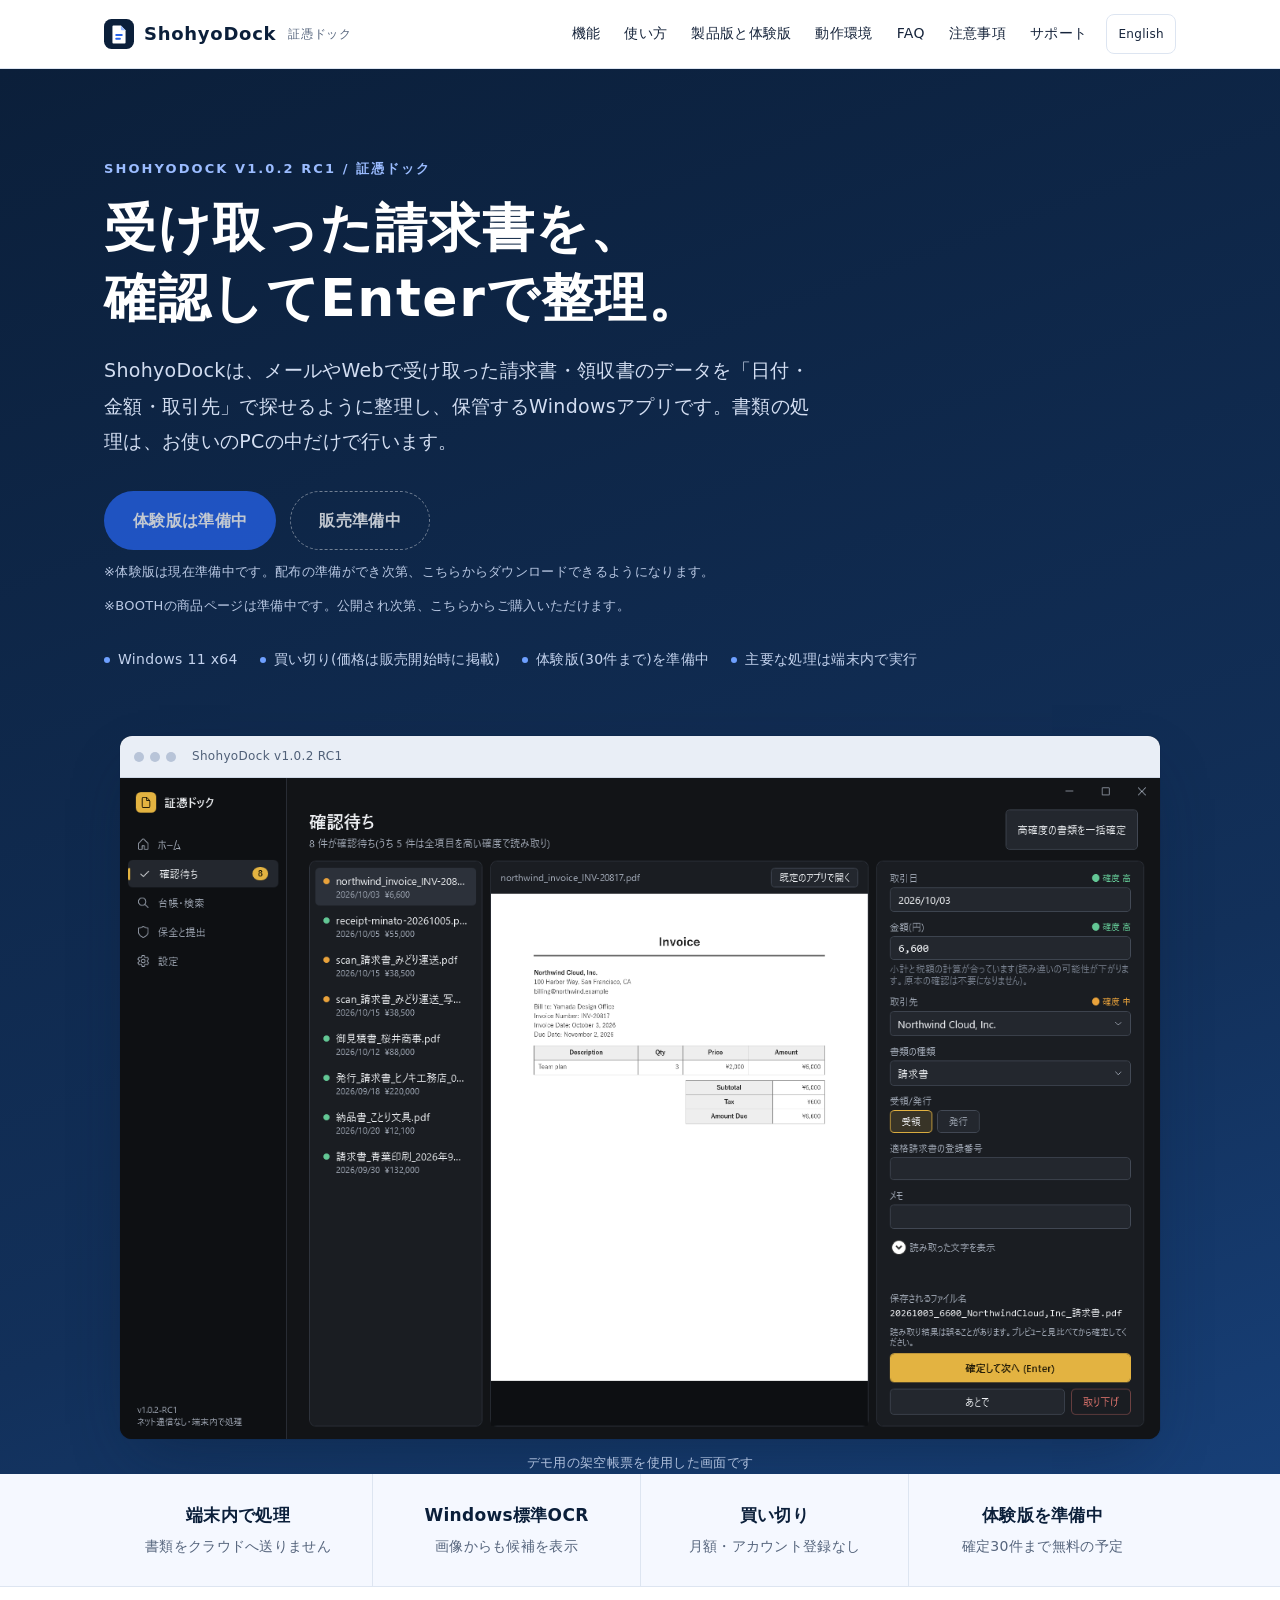
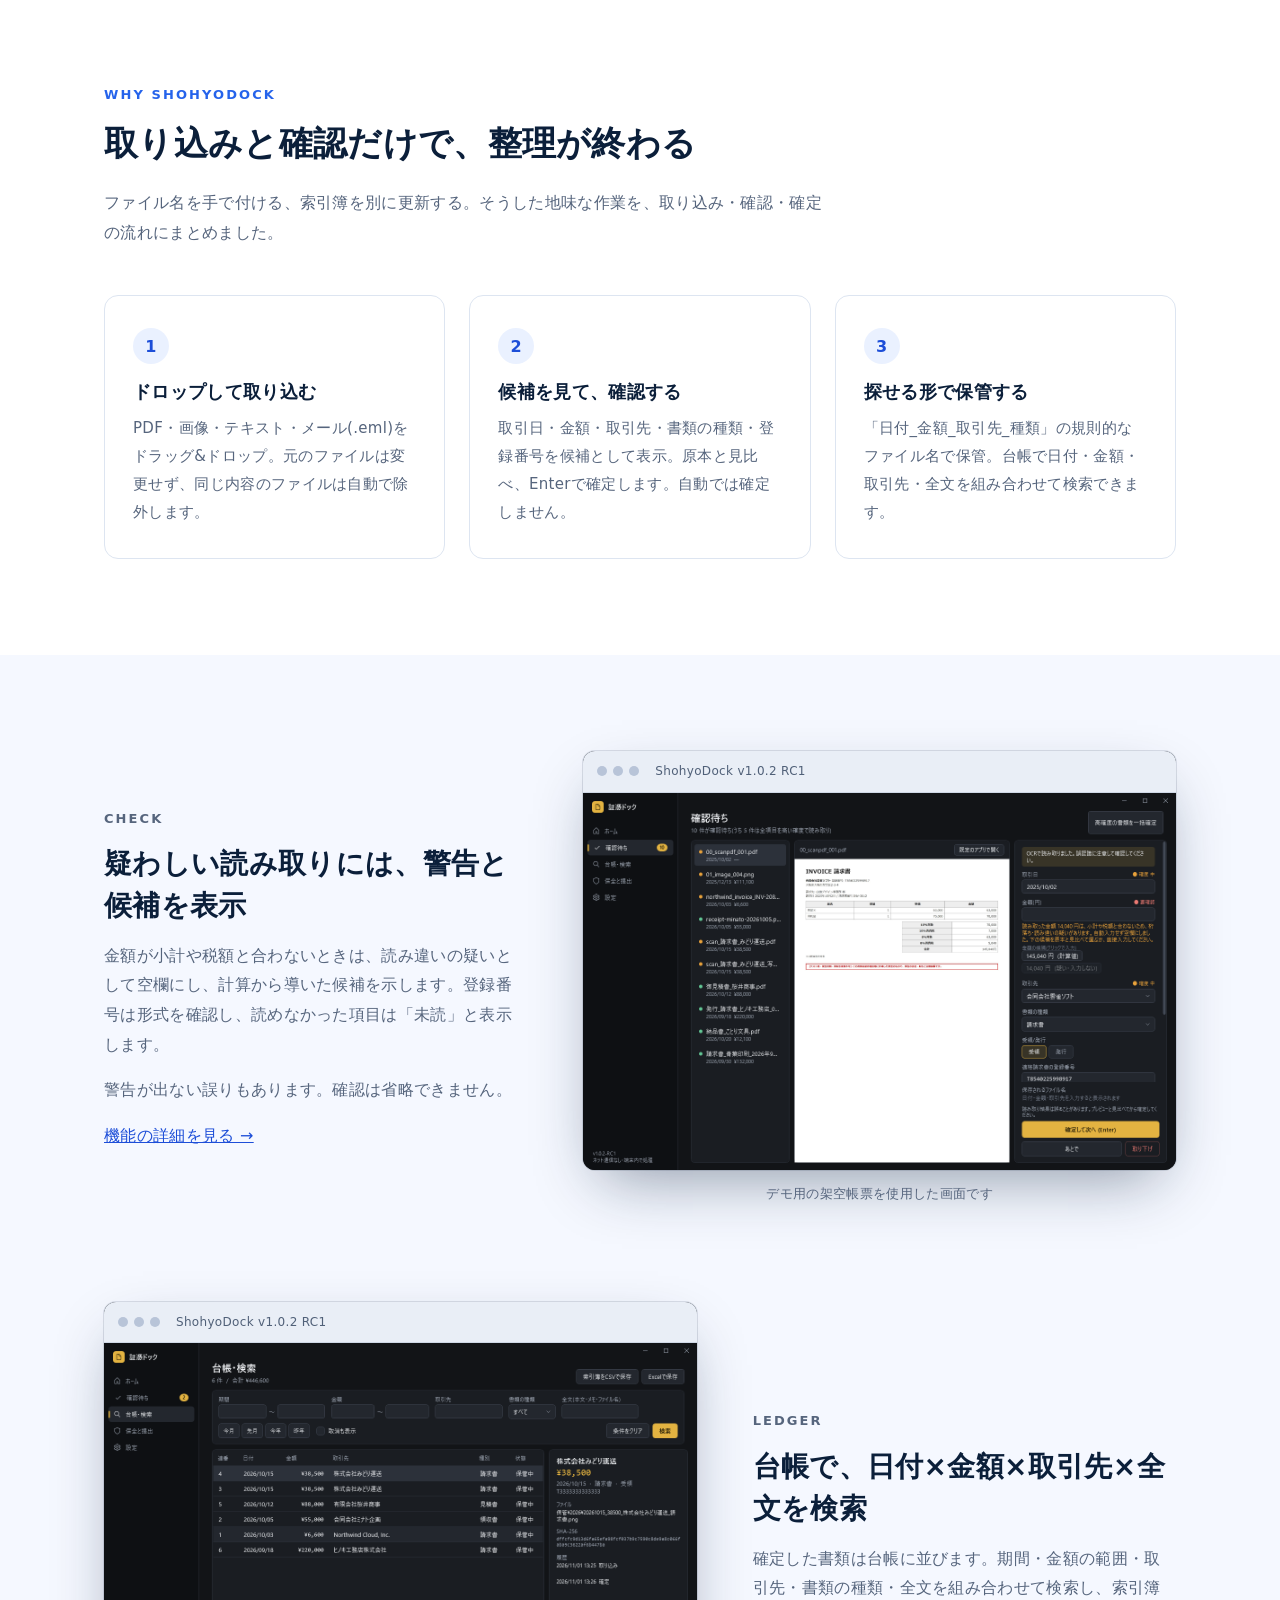
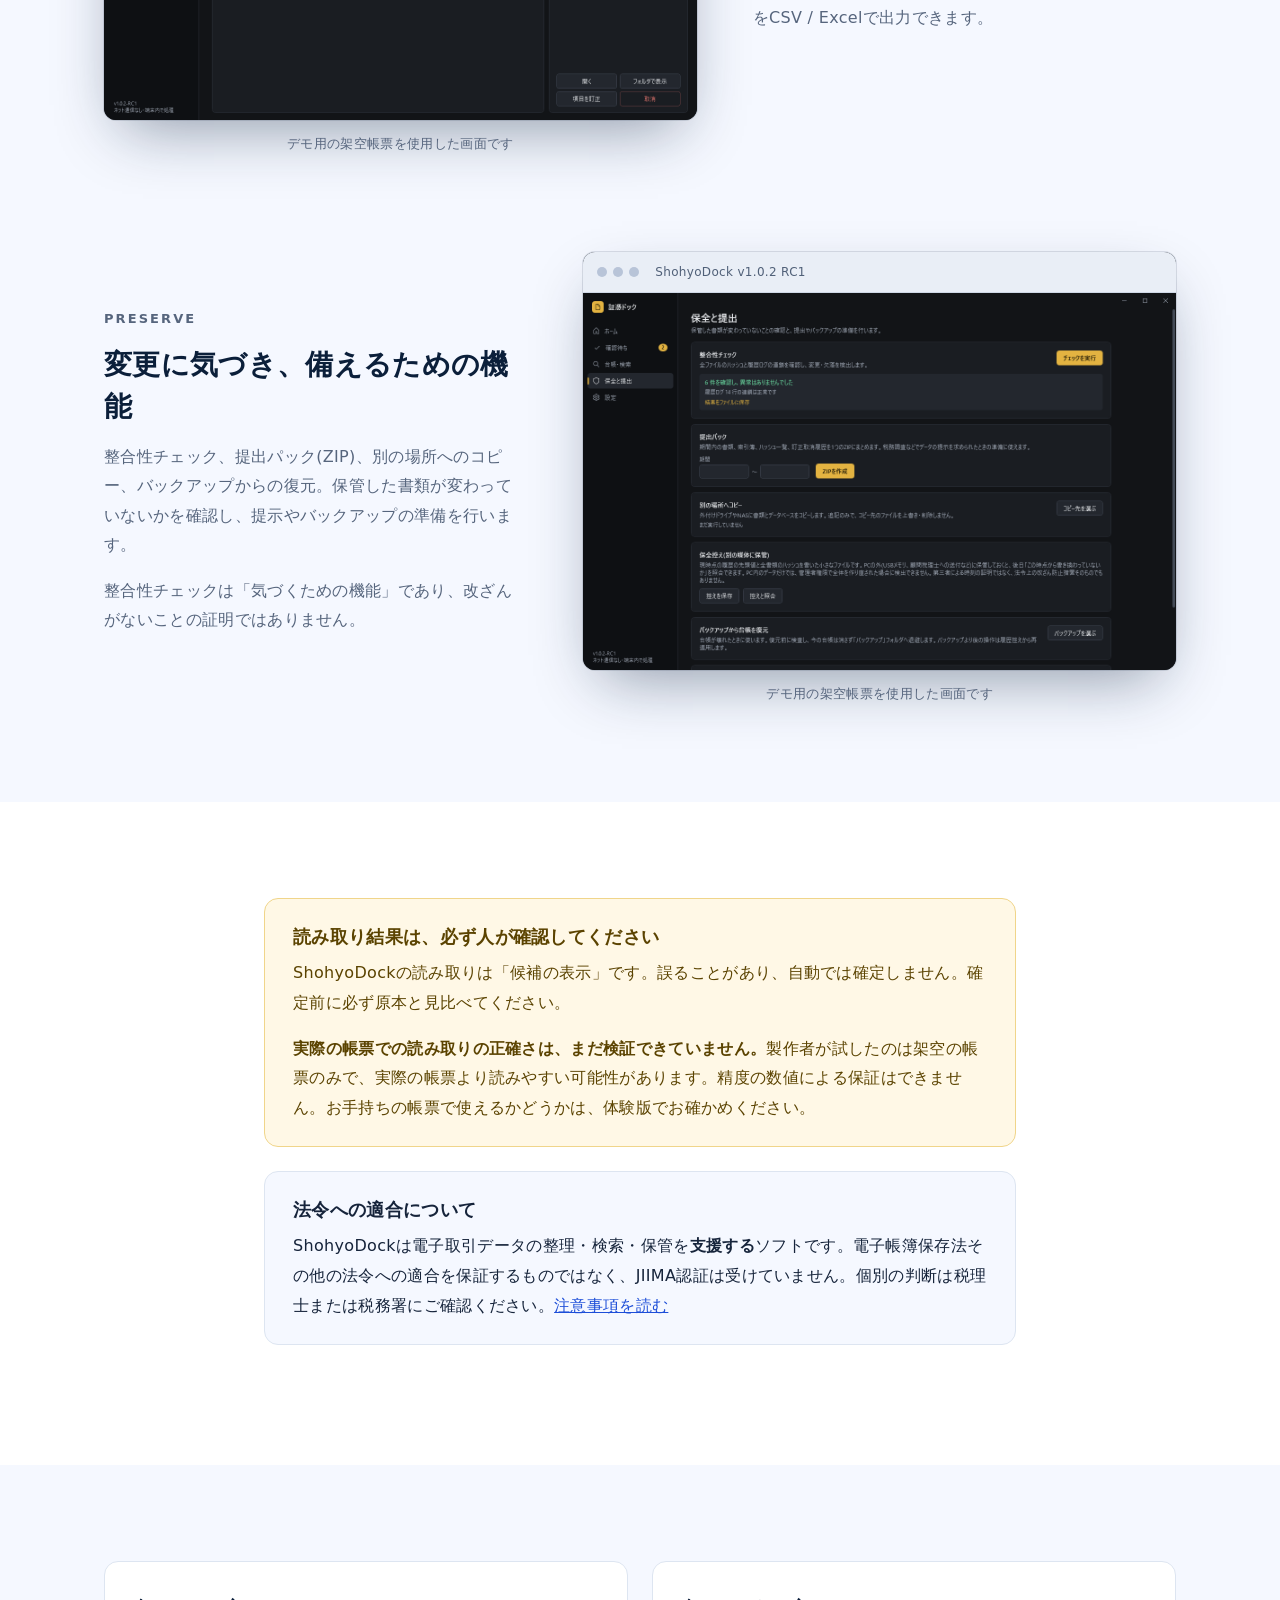
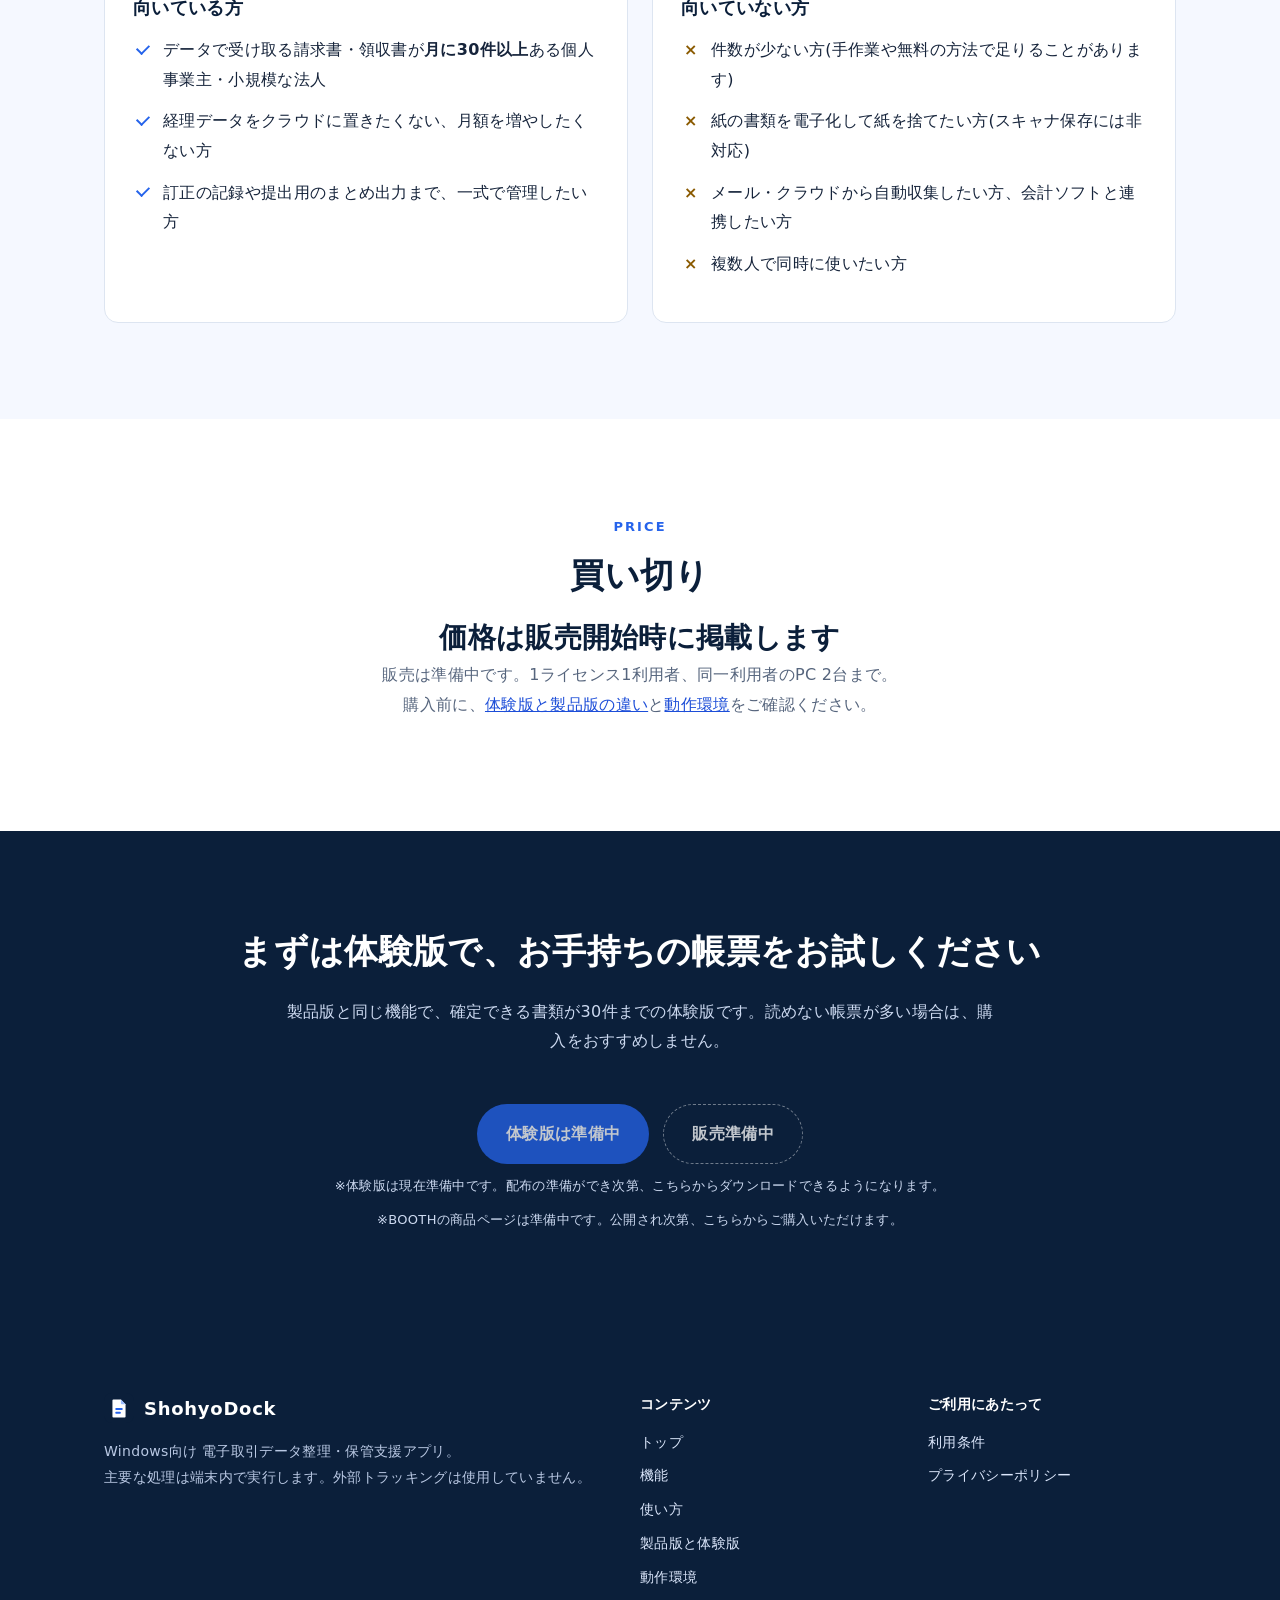
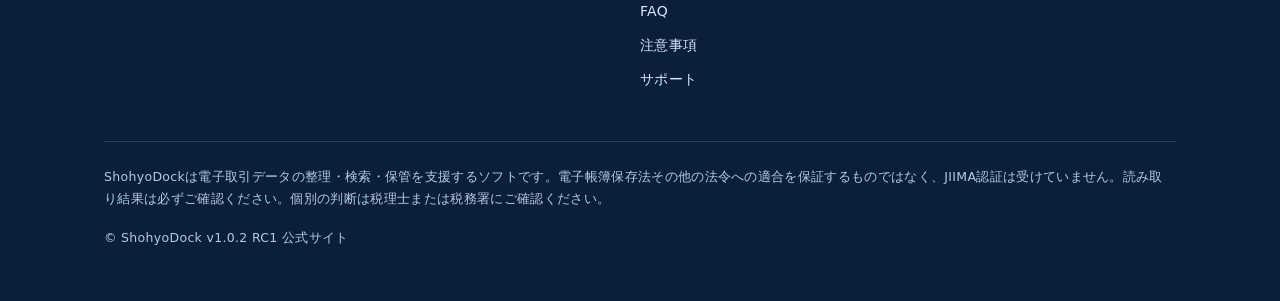
==== index.html @ b119d75c "Initial ShohyoDock official website" ====
<!doctype html>
<html lang="ja" data-root="">
<head>
<meta charset="utf-8">
<meta name="viewport" content="width=device-width, initial-scale=1">
<title>ShohyoDock(証憑ドック) | 電子取引データの整理・保管支援アプリ(Windows)</title>
<meta name="description" content="ShohyoDock(証憑ドック)は、受け取った請求書・領収書のデータの整理・検索・保管を支援するWindowsアプリ。買い切り・体験版あり。主要な処理は端末内で実行します。">
<meta name="theme-color" content="#0b1f3a">
<meta name="robots" content="index,follow">

<link rel="icon" href="assets/img/favicon.svg" type="image/svg+xml">
<meta property="og:type" content="website">
<meta property="og:site_name" content="ShohyoDock">
<meta property="og:title" content="ShohyoDock(証憑ドック) | 電子取引データの整理・保管支援アプリ(Windows)">
<meta property="og:description" content="ShohyoDock(証憑ドック)は、受け取った請求書・領収書のデータの整理・検索・保管を支援するWindowsアプリ。買い切り・体験版あり。主要な処理は端末内で実行します。">
<meta property="og:locale" content="ja_JP">
<meta property="og:image" content="assets/img/ogp.png">
<meta property="og:image:width" content="1200">
<meta property="og:image:height" content="630">
<meta property="og:image:alt" content="ShohyoDockの確認画面">

<meta name="twitter:card" content="summary_large_image">
<meta name="twitter:title" content="ShohyoDock(証憑ドック) | 電子取引データの整理・保管支援アプリ(Windows)">
<meta name="twitter:description" content="ShohyoDock(証憑ドック)は、受け取った請求書・領収書のデータの整理・検索・保管を支援するWindowsアプリ。買い切り・体験版あり。主要な処理は端末内で実行します。">
<meta name="twitter:image" content="assets/img/ogp.png">
<link rel="stylesheet" href="assets/css/style.css">
<script type="application/ld+json">{"@context":"https://schema.org","@type":"SoftwareApplication","name":"ShohyoDock","alternateName":"証憑ドック","applicationCategory":"BusinessApplication","operatingSystem":"Windows 11 x64","inLanguage":"ja","description":"電子取引データの整理・検索・保管を支援するWindows向けアプリ。"}</script>
</head>
<body>
<a class="skip" href="#main">本文へ移動</a>
<header class="site-header"><div class="wrap">
<a class="brand" href="index.html"><img src="assets/img/favicon.svg" alt="" width="30" height="30">ShohyoDock<small>証憑ドック</small></a>
<button class="menu-btn" type="button" aria-label="メニュー" aria-expanded="false" aria-controls="site-nav"><svg viewBox="0 0 24 24" fill="none" stroke="currentColor" stroke-width="2" stroke-linecap="round"><path d="M4 7h16M4 12h16M4 17h16"/></svg></button>
<nav class="nav" id="site-nav" aria-label="メイン"><a href="features.html">機能</a><a href="how-to.html">使い方</a><a href="compare.html">製品版と体験版</a><a href="requirements.html">動作環境</a><a href="faq.html">FAQ</a><a href="notice.html">注意事項</a><a href="support.html">サポート</a><a class="lang" href="en/index.html" hreflang="en" lang="en">English</a></nav>
</div></header>
<main id="main">

<section class="hero"><div class="wrap">
<p class="eyebrow">ShohyoDock v1.0.2 RC1 / 証憑ドック</p>
<h1>受け取った請求書を、<br>確認してEnterで整理。</h1>
<p class="lead">ShohyoDockは、メールやWebで受け取った請求書・領収書のデータを「日付・金額・取引先」で探せるように整理し、保管するWindowsアプリです。書類の処理は、お使いのPCの中だけで行います。</p>
<div class="cta-row"><a class="btn btn-primary is-disabled" data-trial data-label="体験版をダウンロード" aria-disabled="true">体験版は準備中</a><a class="btn btn-ghost is-disabled" data-booth data-label="製品版を購入(BOOTH)" aria-disabled="true">販売準備中</a></div>
<p class="cta-note" data-trial-note>※体験版は現在準備中です。配布の準備ができ次第、こちらからダウンロードできるようになります。</p><p class="cta-note" data-booth-note>※BOOTHの商品ページは準備中です。公開され次第、こちらからご購入いただけます。</p>
<ul class="hero-meta"><li>Windows 11 x64</li><li>買い切り(価格は販売開始時に掲載)</li><li>体験版(30件まで)を準備中</li><li>主要な処理は端末内で実行</li></ul>
<div class="hero-shot"><figure class="shot"><div class="shot-frame"><div class="shot-bar"><i></i><i></i><i></i><span>ShohyoDock v1.0.2 RC1</span></div><button type="button" aria-label="画面を拡大して表示"><img src="assets/img/03_inbox_review.png" alt="ShohyoDockの確認待ち画面。左に書類一覧、中央に原本のプレビュー、右に日付・金額・取引先などの読み取り候補が表示されている" width="1320" height="840" decoding="async"></button></div><figcaption>デモ用の架空帳票を使用した画面です</figcaption></figure></div>
</div></section>

<section class="trust" style="padding:0"><div class="wrap"><ul>
<li><b>端末内で処理</b>書類をクラウドへ送りません</li>
<li><b>Windows標準OCR</b>画像からも候補を表示</li>
<li><b>買い切り</b>月額・アカウント登録なし</li>
<li><b>体験版を準備中</b>確定30件まで無料の予定</li>
</ul></div></section>

<section><div class="wrap">
<p class="eyebrow">WHY SHOHYODOCK</p>
<h2>取り込みと確認だけで、整理が終わる</h2>
<p class="sec-lead">ファイル名を手で付ける、索引簿を別に更新する。そうした地味な作業を、取り込み・確認・確定の流れにまとめました。</p>
<div class="grid g3">
<div class="card"><span class="num">1</span><h3>ドロップして取り込む</h3><p>PDF・画像・テキスト・メール(.eml)をドラッグ&amp;ドロップ。元のファイルは変更せず、同じ内容のファイルは自動で除外します。</p></div>
<div class="card"><span class="num">2</span><h3>候補を見て、確認する</h3><p>取引日・金額・取引先・書類の種類・登録番号を候補として表示。原本と見比べ、Enterで確定します。自動では確定しません。</p></div>
<div class="card"><span class="num">3</span><h3>探せる形で保管する</h3><p>「日付_金額_取引先_種類」の規則的なファイル名で保管。台帳で日付・金額・取引先・全文を組み合わせて検索できます。</p></div>
</div></div></section>

<section class="tint"><div class="wrap">
<div class="row">
<div class="row-text"><p class="eyebrow">CHECK</p><h3>疑わしい読み取りには、警告と候補を表示</h3>
<p>金額が小計や税額と合わないときは、読み違いの疑いとして空欄にし、計算から導いた候補を示します。登録番号は形式を確認し、読めなかった項目は「未読」と表示します。</p>
<p>警告が出ない誤りもあります。確認は省略できません。</p>
<a href="features.html">機能の詳細を見る →</a></div>
<figure class="shot"><div class="shot-frame"><div class="shot-bar"><i></i><i></i><i></i><span>ShohyoDock v1.0.2 RC1</span></div><button type="button" aria-label="画面を拡大して表示"><img src="assets/img/02_inbox_warning.png" alt="金額が小計や税額と合わないため空欄になり、計算値の候補ボタンが表示されている確認待ち画面" width="1320" height="840" loading="lazy" decoding="async"></button></div><figcaption>デモ用の架空帳票を使用した画面です</figcaption></figure>
</div>
<div class="row rev">
<div class="row-text"><p class="eyebrow">LEDGER</p><h3>台帳で、日付×金額×取引先×全文を検索</h3>
<p>確定した書類は台帳に並びます。期間・金額の範囲・取引先・書類の種類・全文を組み合わせて検索し、索引簿をCSV / Excelで出力できます。</p></div>
<figure class="shot"><div class="shot-frame"><div class="shot-bar"><i></i><i></i><i></i><span>ShohyoDock v1.0.2 RC1</span></div><button type="button" aria-label="画面を拡大して表示"><img src="assets/img/04_ledger.png" alt="台帳・検索画面。期間・金額・取引先などの検索条件と、確定済み書類の一覧、選択した書類の詳細が表示されている" width="1320" height="840" loading="lazy" decoding="async"></button></div><figcaption>デモ用の架空帳票を使用した画面です</figcaption></figure>
</div>
<div class="row">
<div class="row-text"><p class="eyebrow">PRESERVE</p><h3>変更に気づき、備えるための機能</h3>
<p>整合性チェック、提出パック(ZIP)、別の場所へのコピー、バックアップからの復元。保管した書類が変わっていないかを確認し、提示やバックアップの準備を行います。</p>
<p>整合性チェックは「気づくための機能」であり、改ざんがないことの証明ではありません。</p></div>
<figure class="shot"><div class="shot-frame"><div class="shot-bar"><i></i><i></i><i></i><span>ShohyoDock v1.0.2 RC1</span></div><button type="button" aria-label="画面を拡大して表示"><img src="assets/img/05_backup_integrity.png" alt="保全と提出画面。整合性チェック、提出パック、別の場所へコピー、保全控え、バックアップから復元の各機能が並んでいる" width="1320" height="840" loading="lazy" decoding="async"></button></div><figcaption>デモ用の架空帳票を使用した画面です</figcaption></figure>
</div>
</div></section>

<section><div class="wrap narrow">
<div class="callout warn"><h3>読み取り結果は、必ず人が確認してください</h3><p>ShohyoDockの読み取りは「候補の表示」です。誤ることがあり、自動では確定しません。確定前に必ず原本と見比べてください。</p><p><b>実際の帳票での読み取りの正確さは、まだ検証できていません。</b>製作者が試したのは架空の帳票のみで、実際の帳票より読みやすい可能性があります。精度の数値による保証はできません。お手持ちの帳票で使えるかどうかは、体験版でお確かめください。</p></div>
<div class="callout"><h3>法令への適合について</h3>
<p>ShohyoDockは電子取引データの整理・検索・保管を<b>支援する</b>ソフトです。電子帳簿保存法その他の法令への適合を保証するものではなく、JIIMA認証は受けていません。個別の判断は税理士または税務署にご確認ください。<a href="notice.html">注意事項を読む</a></p></div>
</div></section>

<section class="tint"><div class="wrap">
<div class="grid g2">
<div class="card"><h3>向いている方</h3><ul class="checks" style="margin-top:14px">
<li>データで受け取る請求書・領収書が<b>月に30件以上</b>ある個人事業主・小規模な法人</li>
<li>経理データをクラウドに置きたくない、月額を増やしたくない方</li>
<li>訂正の記録や提出用のまとめ出力まで、一式で管理したい方</li></ul></div>
<div class="card"><h3>向いていない方</h3><ul class="crosses" style="margin-top:14px">
<li>件数が少ない方(手作業や無料の方法で足りることがあります)</li>
<li>紙の書類を電子化して紙を捨てたい方(スキャナ保存には非対応)</li>
<li>メール・クラウドから自動収集したい方、会計ソフトと連携したい方</li>
<li>複数人で同時に使いたい方</li></ul></div>
</div></div></section>

<section><div class="wrap narrow" style="text-align:center">
<p class="eyebrow">PRICE</p>
<h2>買い切り</h2>
<p class="price" style="font-size:28px">価格は販売開始時に掲載します</p>
<p style="color:var(--muted)">販売は準備中です。1ライセンス1利用者、同一利用者のPC 2台まで。<br>購入前に、<a href="compare.html">体験版と製品版の違い</a>と<a href="requirements.html">動作環境</a>をご確認ください。</p>
</div></section>
<section class="navy cta-band"><div class="wrap"><h2>まずは体験版で、お手持ちの帳票をお試しください</h2><p class="sec-lead">製品版と同じ機能で、確定できる書類が30件までの体験版です。読めない帳票が多い場合は、購入をおすすめしません。</p><div class="cta-row"><a class="btn btn-primary is-disabled" data-trial data-label="体験版をダウンロード" aria-disabled="true">体験版は準備中</a><a class="btn btn-ghost is-disabled" data-booth data-label="製品版を購入(BOOTH)" aria-disabled="true">販売準備中</a></div><p class="cta-note" data-trial-note>※体験版は現在準備中です。配布の準備ができ次第、こちらからダウンロードできるようになります。</p><p class="cta-note" data-booth-note>※BOOTHの商品ページは準備中です。公開され次第、こちらからご購入いただけます。</p></div></section>

</main>
<footer class="site-footer"><div class="wrap">
<div class="foot-grid">
<div><a class="brand" href="index.html" style="color:#fff"><img src="assets/img/favicon.svg" alt="" width="30" height="30">ShohyoDock</a><p style="margin-top:14px">Windows向け 電子取引データ整理・保管支援アプリ。<br>主要な処理は端末内で実行します。外部トラッキングは使用していません。</p></div>
<div><h4>コンテンツ</h4><ul><li><a href="index.html">トップ</a></li><li><a href="features.html">機能</a></li><li><a href="how-to.html">使い方</a></li><li><a href="compare.html">製品版と体験版</a></li><li><a href="requirements.html">動作環境</a></li><li><a href="faq.html">FAQ</a></li><li><a href="notice.html">注意事項</a></li><li><a href="support.html">サポート</a></li></ul></div>
<div><h4>ご利用にあたって</h4><ul><li><a href="terms.html">利用条件</a></li><li><a href="privacy.html">プライバシーポリシー</a></li></ul></div>
</div>
<p class="foot-note">ShohyoDockは電子取引データの整理・検索・保管を支援するソフトです。電子帳簿保存法その他の法令への適合を保証するものではなく、JIIMA認証は受けていません。読み取り結果は必ずご確認ください。個別の判断は税理士または税務署にご確認ください。</p>
<p class="foot-note" style="border:0;padding-top:0">&copy; ShohyoDock v1.0.2 RC1 公式サイト</p>
</div></footer>
<script src="config.js"></script>
<script src="assets/js/main.js"></script>
</body>
</html>
---- assets/css/style.css ----
:root{
  --navy:#0b1f3a; --navy-2:#12305a; --blue:#2563eb; --blue-d:#1d4ed8; --blue-l:#eaf1ff; --sky:#f5f8ff;
  --ink:#16243b; --muted:#56657d; --line:#dde5f1; --white:#fff; --warn-bg:#fff8e6; --warn-line:#f0d58a; --warn-ink:#5b4300;
  --radius:14px; --maxw:1120px;
  --font:"Yu Gothic UI","Yu Gothic","Hiragino Sans","Hiragino Kaku Gothic ProN","Meiryo",system-ui,sans-serif;
}
*{box-sizing:border-box}
html{scroll-behavior:smooth;-webkit-text-size-adjust:100%}
body{margin:0;font-family:var(--font);color:var(--ink);background:var(--white);line-height:1.85;font-size:16px;letter-spacing:.02em}
img{max-width:100%;height:auto;display:block}
a{color:var(--blue-d)}
a:hover{color:var(--navy)}
:focus-visible{outline:3px solid #93b4ff;outline-offset:2px}
.wrap{max-width:var(--maxw);margin:0 auto;padding:0 24px}
.skip{position:absolute;left:-999px;top:0;background:var(--navy);color:#fff;padding:8px 14px;z-index:100}
.skip:focus{left:8px;top:8px}

/* header */
.site-header{position:sticky;top:0;z-index:50;background:rgba(255,255,255,.94);backdrop-filter:blur(8px);border-bottom:1px solid var(--line)}
.site-header .wrap{display:flex;align-items:center;justify-content:space-between;height:68px;gap:16px}
.brand{display:flex;align-items:center;gap:10px;text-decoration:none;color:var(--navy);font-weight:700;font-size:18px;letter-spacing:.04em}
.brand img{width:30px;height:30px}
.brand small{font-weight:500;font-size:12px;color:var(--muted);margin-left:2px}
.nav{display:flex;align-items:center;gap:2px}
.nav a{color:var(--ink);text-decoration:none;font-size:14px;padding:8px 11px;border-radius:8px;white-space:nowrap}
.nav a:hover{background:var(--blue-l)}
.nav a[aria-current="page"]{color:var(--blue-d);font-weight:700;background:var(--blue-l)}
.nav .lang{border:1px solid var(--line);margin-left:6px;font-size:12px}
.menu-btn{display:none;background:none;border:1px solid var(--line);border-radius:8px;width:44px;height:44px;cursor:pointer;color:var(--navy)}
.menu-btn svg{width:22px;height:22px}

/* buttons */
.btn{display:inline-flex;align-items:center;justify-content:center;gap:8px;font:inherit;font-weight:700;font-size:16px;text-decoration:none;padding:14px 28px;border-radius:999px;border:1.5px solid transparent;cursor:pointer;min-height:48px;transition:background .15s,transform .15s}
.btn-primary{background:var(--blue);color:#fff}
.btn-primary:hover{background:var(--blue-d);color:#fff;transform:translateY(-1px)}
.btn-outline{background:#fff;color:var(--navy);border-color:var(--navy)}
.btn-outline:hover{background:var(--blue-l);color:var(--navy)}
.btn-ghost{background:transparent;color:#fff;border-color:rgba(255,255,255,.55)}
.btn-ghost:hover{background:rgba(255,255,255,.1);color:#fff}
.btn.is-disabled{opacity:.75;cursor:not-allowed;pointer-events:none;border-style:dashed}
.btn-sm{padding:8px 18px;font-size:14px;min-height:40px}
.cta-row{display:flex;flex-wrap:wrap;gap:14px;align-items:center}
.cta-note{font-size:13px;color:var(--muted);margin:10px 0 0}
.hero .cta-note{color:#b9c8e3}

/* hero */
.hero{background:linear-gradient(160deg,var(--navy) 0%,var(--navy-2) 70%,#173f77 100%);color:#fff;padding:88px 0 0;position:relative;overflow:hidden}
.hero .eyebrow{color:#9bbcff}
.hero h1{font-size:clamp(30px,5vw,52px);line-height:1.35;margin:0 0 20px;font-weight:700;letter-spacing:.03em}
.hero p.lead{font-size:clamp(16px,2vw,19px);color:#d3def2;max-width:720px;margin:0 0 32px}
.hero-shot{margin:64px auto -1px;max-width:1040px}
.hero-meta{display:flex;flex-wrap:wrap;gap:10px 22px;margin:28px 0 0;padding:0;list-style:none;font-size:14px;color:#c4d3ee}
.hero-meta li::before{content:"";display:inline-block;width:6px;height:6px;border-radius:50%;background:#6ea0ff;margin-right:8px;vertical-align:middle}
.page-head{background:linear-gradient(160deg,var(--navy),var(--navy-2));color:#fff;padding:64px 0 56px}
.page-head h1{margin:0 0 10px;font-size:clamp(26px,4vw,40px);line-height:1.4}
.page-head p{margin:0;color:#cddaf1;max-width:720px}
.eyebrow{font-size:13px;font-weight:700;letter-spacing:.16em;color:var(--blue);margin:0 0 12px;text-transform:uppercase}

/* sections */
section{padding:96px 0}
section.tint{background:var(--sky)}
section.navy{background:var(--navy);color:#fff}
section.navy .eyebrow{color:#9bbcff}
section.navy p{color:#cddaf1}
h2{font-size:clamp(24px,3.4vw,34px);line-height:1.45;margin:0 0 20px;color:var(--navy);font-weight:700}
section.navy h2{color:#fff}
h3{font-size:20px;line-height:1.5;margin:0 0 10px;color:var(--navy)}
p{margin:0 0 16px}
.sec-lead{max-width:720px;color:var(--muted);margin-bottom:48px}
.narrow{max-width:800px}
.prose h2{margin-top:56px;font-size:26px}
.prose h2:first-child{margin-top:0}
.prose h3{margin-top:32px}
.prose ul,.prose ol{padding-left:1.4em;margin:0 0 20px}
.prose li{margin-bottom:6px}
.prose-sec{padding:72px 0 96px}

/* grids/cards */
.grid{display:grid;gap:24px}
.g3{grid-template-columns:repeat(3,1fr)}
.g2{grid-template-columns:repeat(2,1fr)}
.card{background:#fff;border:1px solid var(--line);border-radius:var(--radius);padding:32px 28px}
.card h3{font-size:18px}
.card p{color:var(--muted);margin:0;font-size:15px}
.num{display:inline-flex;width:36px;height:36px;border-radius:50%;background:var(--blue-l);color:var(--blue-d);align-items:center;justify-content:center;font-weight:700;margin-bottom:14px}
.trust{background:var(--sky);border-bottom:1px solid var(--line);padding:0}
.trust ul{display:grid;grid-template-columns:repeat(4,1fr);gap:0;margin:0;padding:0;list-style:none}
.trust li{padding:26px 18px;text-align:center;font-size:14px;color:var(--muted);border-left:1px solid var(--line)}
.trust li:first-child{border-left:0}
.trust b{display:block;color:var(--navy);font-size:17px;margin-bottom:2px}

/* feature rows */
.row{display:grid;grid-template-columns:5fr 7fr;gap:56px;align-items:center;margin-bottom:96px}
.row:last-child{margin-bottom:0}
.row.rev{grid-template-columns:7fr 5fr}
.row.rev .row-text{order:2}
.row-text h3{font-size:clamp(22px,2.6vw,28px);margin-bottom:14px}
.row-text p,.row-text li{color:var(--muted)}
.row-text ul{padding-left:1.3em;margin:0 0 16px}

/* screenshots */
.shot{margin:0}
.shot-frame{background:#0e141b;border-radius:12px;overflow:hidden;box-shadow:0 24px 60px -18px rgba(11,31,58,.45),0 0 0 1px rgba(11,31,58,.12)}
.shot-bar{display:flex;align-items:center;gap:6px;padding:9px 14px;background:#e9eef6;border-bottom:1px solid #cfd8e6}
.shot-bar i{width:10px;height:10px;border-radius:50%;background:#b8c4d8;display:block}
.shot-bar span{margin-left:10px;font-size:12px;color:#506078}
.shot button{display:block;width:100%;padding:0;border:0;background:none;cursor:zoom-in}
.shot img{width:100%;height:auto}
.shot figcaption{font-size:13px;color:var(--muted);margin-top:12px;text-align:center}
.hero .shot figcaption{color:#aebfdc}
.lightbox{position:fixed;inset:0;background:rgba(6,16,32,.88);display:none;align-items:center;justify-content:center;padding:20px;z-index:200;cursor:zoom-out}
.lightbox.open{display:flex}
.lightbox img{max-width:100%;max-height:100%;border-radius:8px;box-shadow:0 20px 60px rgba(0,0,0,.5)}

/* callouts */
.callout{border-radius:var(--radius);padding:24px 28px;margin:0 0 24px;border:1px solid var(--line);background:var(--sky)}
.callout.warn{background:var(--warn-bg);border-color:var(--warn-line);color:var(--warn-ink)}
.callout h3,.callout h2{margin:0 0 8px;font-size:18px;color:inherit}
.callout p:last-child,.callout ul:last-child{margin-bottom:0}
.callout ul{margin:8px 0 0;padding-left:1.3em}
.pending{background:#eef2f8;border:1px dashed #9fb0cc;color:#3b4a63;border-radius:10px;padding:10px 14px;font-size:14px}

/* table */
.table-wrap{overflow-x:auto;border:1px solid var(--line);border-radius:var(--radius);background:#fff}
table{border-collapse:collapse;width:100%;font-size:15px;min-width:560px}
th,td{padding:16px 20px;text-align:left;border-bottom:1px solid var(--line);vertical-align:top}
thead th{background:var(--navy);color:#fff;font-weight:700}
tbody th{background:var(--sky);width:28%;color:var(--navy)}
tbody tr:last-child th,tbody tr:last-child td{border-bottom:0}
.ok{color:#14733f;font-weight:700}.no{color:#8a5a00;font-weight:700}

/* lists */
.checks,.crosses{list-style:none;padding:0;margin:0}
.checks li,.crosses li{position:relative;padding-left:30px;margin-bottom:12px}
.checks li::before{content:"";position:absolute;left:4px;top:.55em;width:10px;height:6px;border-left:2.5px solid var(--blue);border-bottom:2.5px solid var(--blue);transform:rotate(-45deg)}
.crosses li::before{content:"×";position:absolute;left:3px;top:0;color:#8a5a00;font-weight:700}

/* steps */
.steps{counter-reset:s;list-style:none;padding:0;margin:0}
.steps>li{counter-increment:s;position:relative;padding:0 0 56px 64px}
.steps>li::before{content:counter(s);position:absolute;left:0;top:0;width:44px;height:44px;border-radius:50%;background:var(--blue);color:#fff;display:flex;align-items:center;justify-content:center;font-weight:700}
.steps>li::after{content:"";position:absolute;left:21px;top:52px;bottom:8px;width:2px;background:var(--line)}
.steps>li:last-child{padding-bottom:0}.steps>li:last-child::after{display:none}
.steps h3{margin-top:6px}
.steps .shot{margin-top:20px;max-width:760px}

/* faq */
details{border:1px solid var(--line);border-radius:12px;background:#fff;margin-bottom:12px;overflow:hidden}
summary{cursor:pointer;padding:18px 56px 18px 22px;font-weight:700;color:var(--navy);list-style:none;position:relative}
summary::-webkit-details-marker{display:none}
summary::after{content:"+";position:absolute;right:22px;top:50%;transform:translateY(-50%);font-size:22px;color:var(--blue);font-weight:400}
details[open] summary::after{content:"−"}
details[open] summary{border-bottom:1px solid var(--line);background:var(--sky)}
details .ans{padding:18px 22px 6px}
.faq-group{margin:48px 0 16px;font-size:20px}

/* price */
.price{font-size:clamp(40px,6vw,56px);font-weight:700;color:var(--navy);line-height:1.2;margin:6px 0}
.price small{font-size:16px;font-weight:500;color:var(--muted);margin-left:6px}
.cta-band{text-align:center}
.cta-band .cta-row{justify-content:center}
.cta-band .sec-lead{margin-left:auto;margin-right:auto}

/* footer */
.site-footer{background:var(--navy);color:#b9c8e3;padding:64px 0 36px;font-size:14px}
.site-footer a{color:#dbe6fb;text-decoration:none}
.site-footer a:hover{text-decoration:underline}
.foot-grid{display:grid;grid-template-columns:2fr 1fr 1fr;gap:40px;margin-bottom:40px}
.site-footer h4{color:#fff;margin:0 0 12px;font-size:14px}
.site-footer ul{list-style:none;margin:0;padding:0}
.site-footer li{margin-bottom:8px}
.foot-note{border-top:1px solid rgba(255,255,255,.14);padding-top:24px;font-size:12.5px;line-height:1.8}

@media (max-width:1020px){
  .menu-btn{display:inline-flex;align-items:center;justify-content:center}
  .nav{position:absolute;left:0;right:0;top:68px;background:#fff;border-bottom:1px solid var(--line);flex-direction:column;align-items:stretch;padding:12px 20px 20px;display:none;box-shadow:0 20px 30px rgba(11,31,58,.1)}
  .nav.open{display:flex}
  .nav a{padding:14px 12px;font-size:16px}
  .nav .lang{margin:8px 0 0;text-align:center}
}
@media (max-width:820px){
  section{padding:60px 0}
  .hero{padding-top:56px}
  .hero-shot{margin-top:40px}
  .g3,.g2,.row,.row.rev{grid-template-columns:1fr}
  .row{gap:28px;margin-bottom:64px}
  .row.rev .row-text{order:0}
  .trust ul{grid-template-columns:1fr 1fr}
  .trust li:nth-child(odd){border-left:0}
  .trust li:nth-child(n+3){border-top:1px solid var(--line)}
  .foot-grid{grid-template-columns:1fr;gap:28px}
  .wrap{padding:0 16px}
  .card{padding:24px 20px}
  .steps>li{padding-left:56px}
  .btn{width:100%}
  .cta-row{flex-direction:column;align-items:stretch}
  .prose-sec{padding:48px 0 64px}
  .page-head{padding:44px 0 38px}
  .brand small{display:none}
}
@media (prefers-reduced-motion:reduce){html{scroll-behavior:auto}.btn{transition:none}}
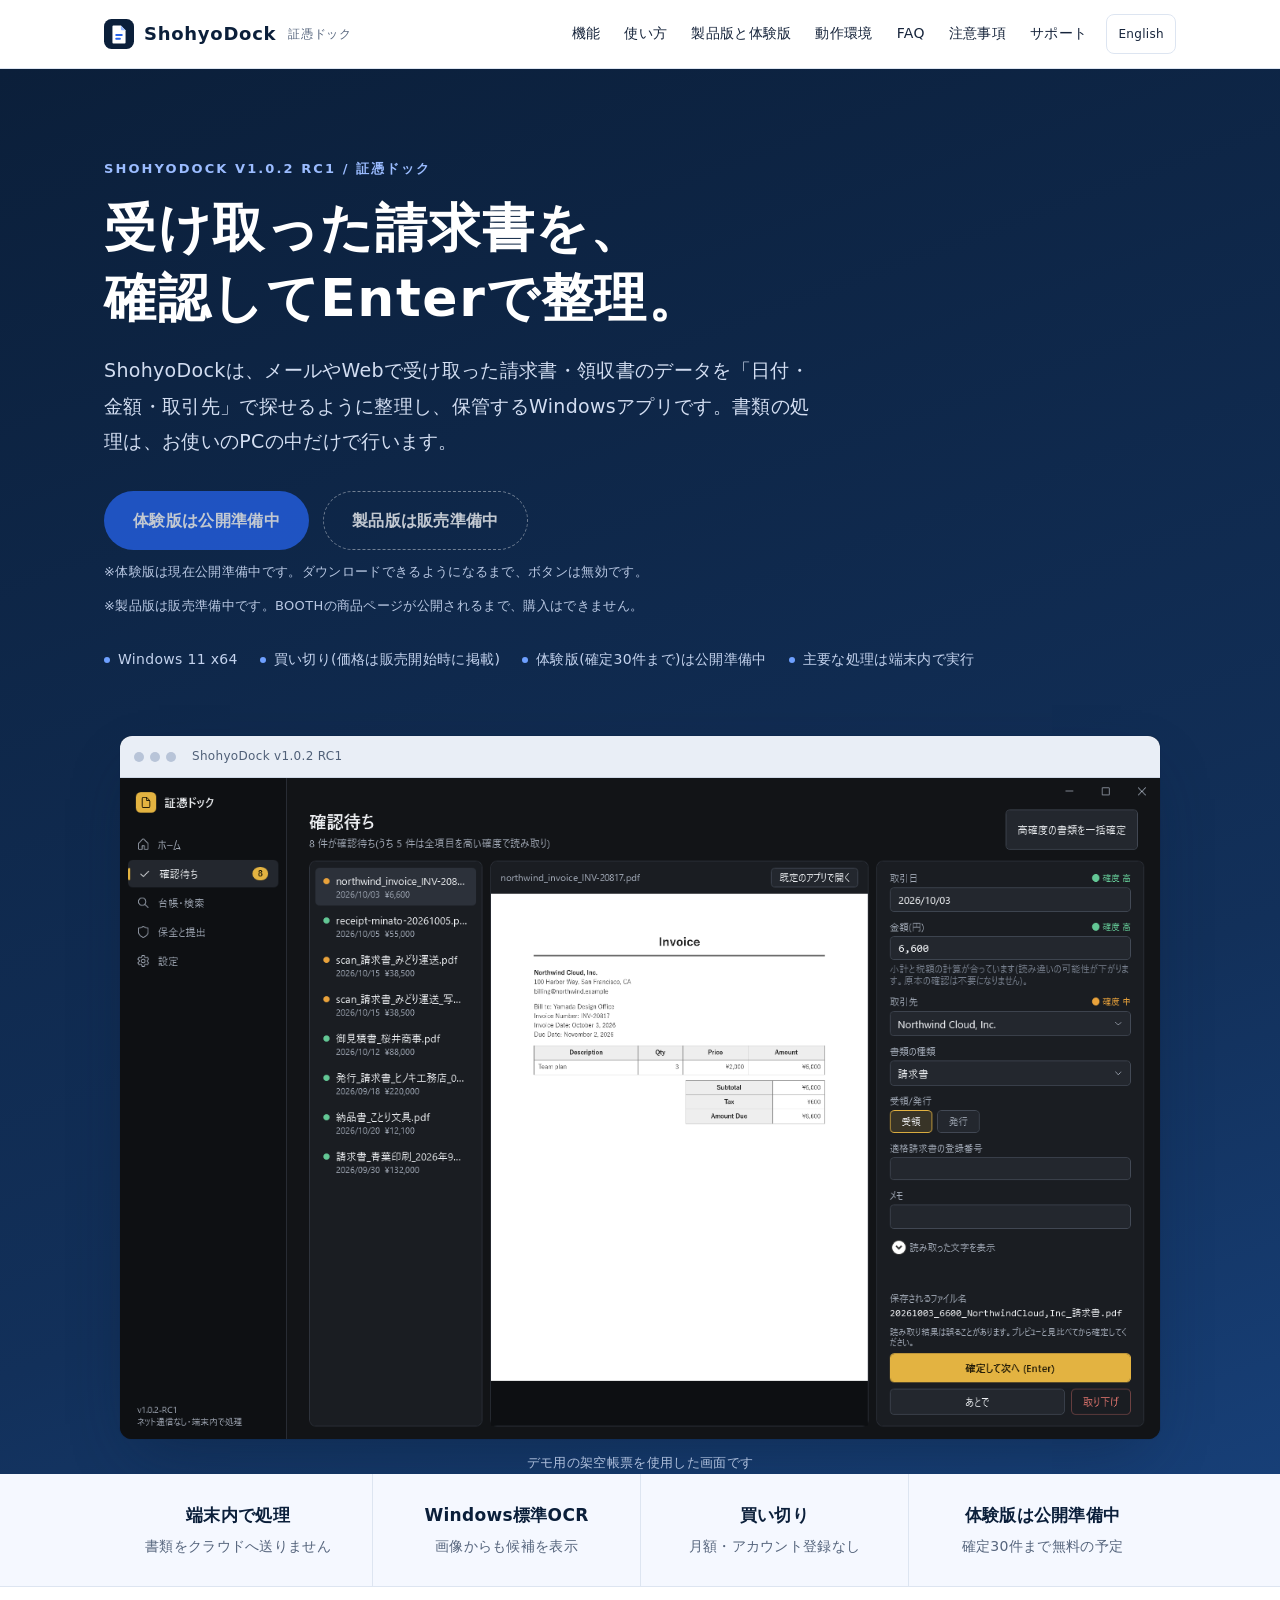
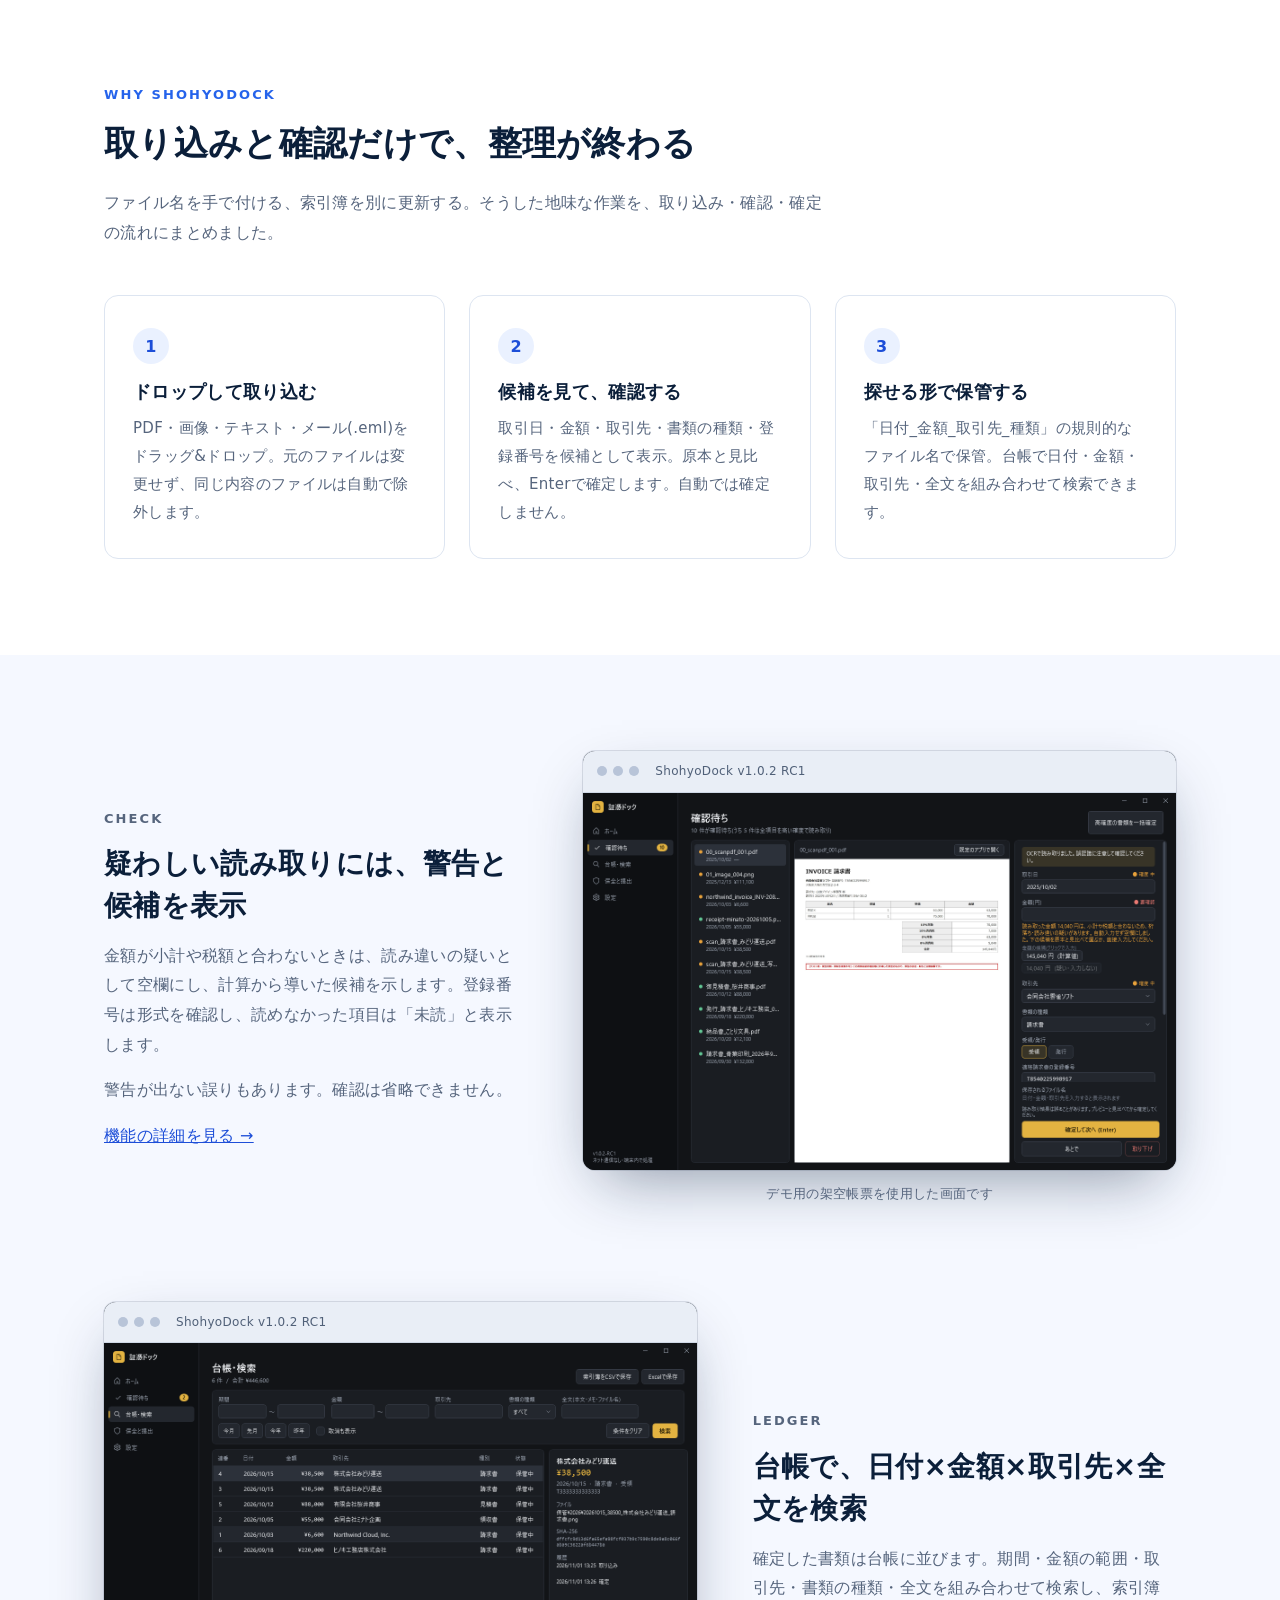
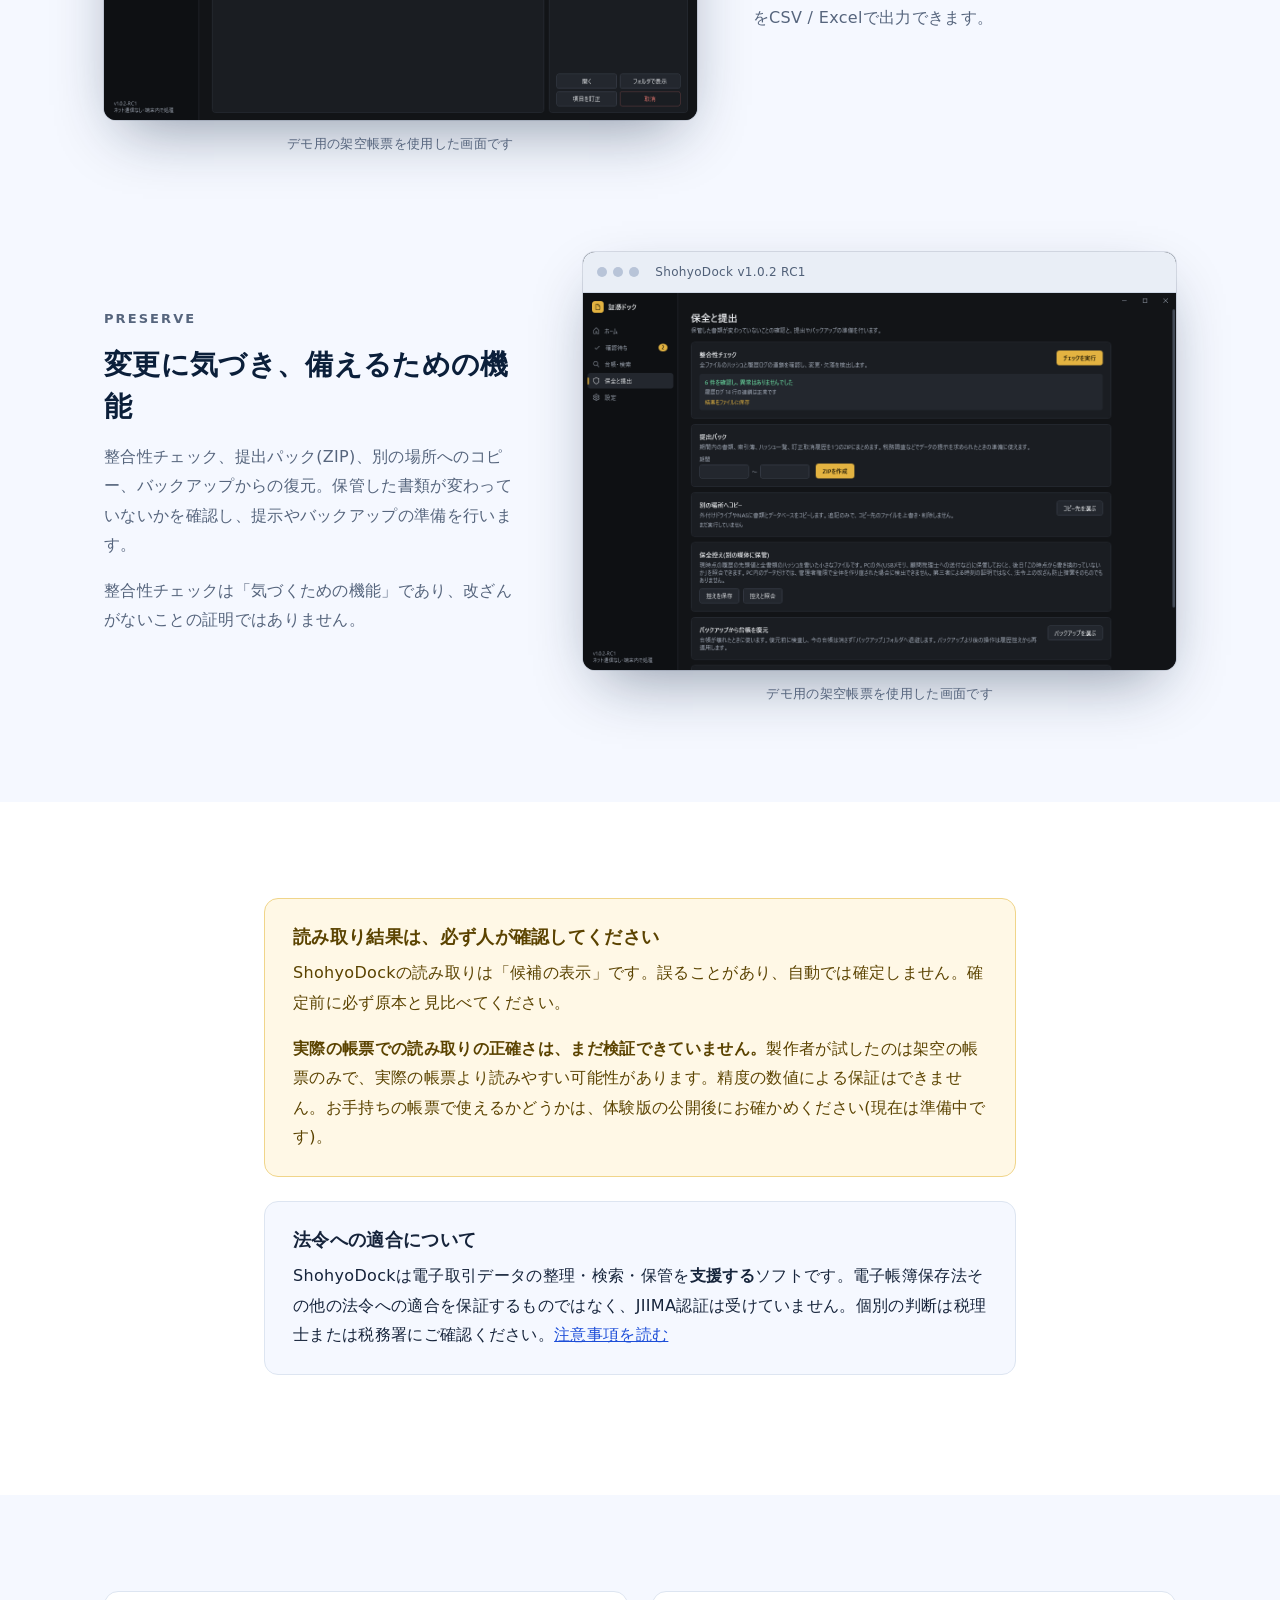
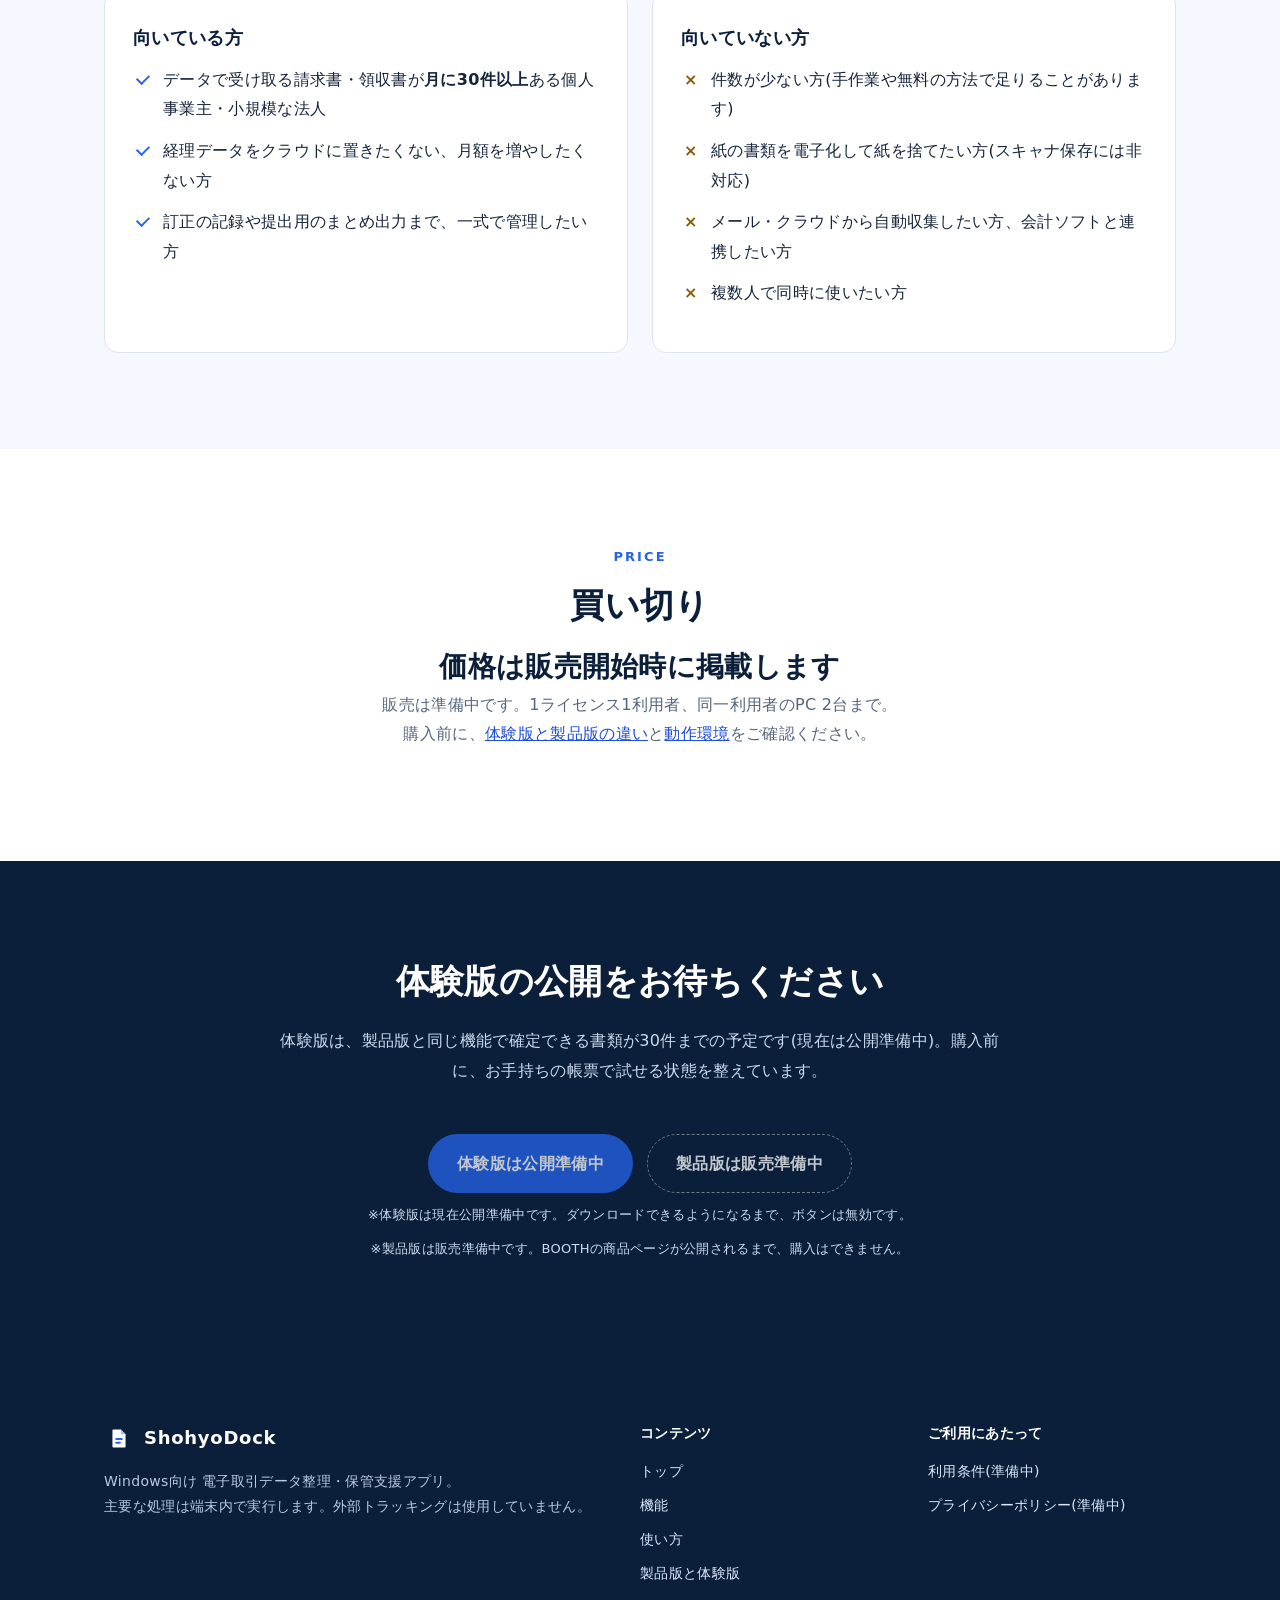
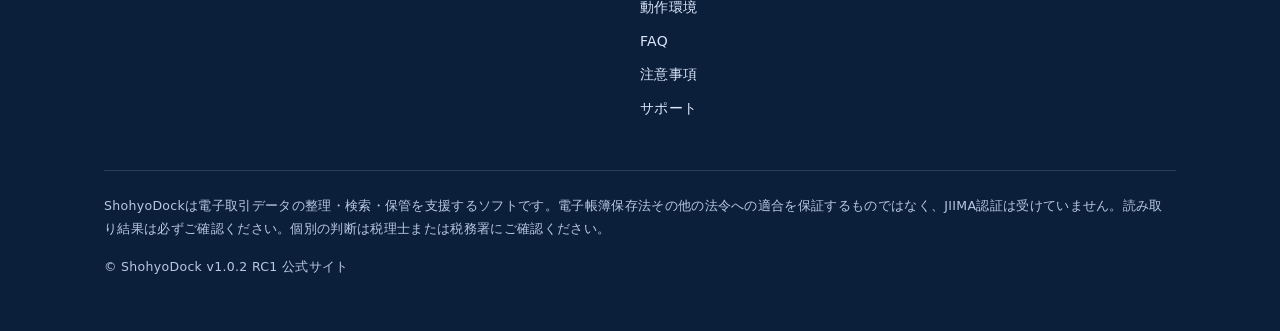
==== commit 70751832: "Fix preparation-state wording and 404 link for subdirectory hosting - Reword disabled buttons and no" ====
--- a/index.html
+++ b/index.html
@@ -4,7 +4,7 @@
 <meta charset="utf-8">
 <meta name="viewport" content="width=device-width, initial-scale=1">
 <title>ShohyoDock(証憑ドック) | 電子取引データの整理・保管支援アプリ(Windows)</title>
-<meta name="description" content="ShohyoDock(証憑ドック)は、受け取った請求書・領収書のデータの整理・検索・保管を支援するWindowsアプリ。買い切り・体験版あり。主要な処理は端末内で実行します。">
+<meta name="description" content="ShohyoDock(証憑ドック)は、受け取った請求書・領収書のデータの整理・検索・保管を支援するWindowsアプリ。買い切り。体験版は公開準備中です。主要な処理は端末内で実行します。">
 <meta name="theme-color" content="#0b1f3a">
 <meta name="robots" content="index,follow">
 
@@ -12,7 +12,7 @@
 <meta property="og:type" content="website">
 <meta property="og:site_name" content="ShohyoDock">
 <meta property="og:title" content="ShohyoDock(証憑ドック) | 電子取引データの整理・保管支援アプリ(Windows)">
-<meta property="og:description" content="ShohyoDock(証憑ドック)は、受け取った請求書・領収書のデータの整理・検索・保管を支援するWindowsアプリ。買い切り・体験版あり。主要な処理は端末内で実行します。">
+<meta property="og:description" content="ShohyoDock(証憑ドック)は、受け取った請求書・領収書のデータの整理・検索・保管を支援するWindowsアプリ。買い切り。体験版は公開準備中です。主要な処理は端末内で実行します。">
 <meta property="og:locale" content="ja_JP">
 <meta property="og:image" content="assets/img/ogp.png">
 <meta property="og:image:width" content="1200">
@@ -21,7 +21,7 @@
 
 <meta name="twitter:card" content="summary_large_image">
 <meta name="twitter:title" content="ShohyoDock(証憑ドック) | 電子取引データの整理・保管支援アプリ(Windows)">
-<meta name="twitter:description" content="ShohyoDock(証憑ドック)は、受け取った請求書・領収書のデータの整理・検索・保管を支援するWindowsアプリ。買い切り・体験版あり。主要な処理は端末内で実行します。">
+<meta name="twitter:description" content="ShohyoDock(証憑ドック)は、受け取った請求書・領収書のデータの整理・検索・保管を支援するWindowsアプリ。買い切り。体験版は公開準備中です。主要な処理は端末内で実行します。">
 <meta name="twitter:image" content="assets/img/ogp.png">
 <link rel="stylesheet" href="assets/css/style.css">
 <script type="application/ld+json">{"@context":"https://schema.org","@type":"SoftwareApplication","name":"ShohyoDock","alternateName":"証憑ドック","applicationCategory":"BusinessApplication","operatingSystem":"Windows 11 x64","inLanguage":"ja","description":"電子取引データの整理・検索・保管を支援するWindows向けアプリ。"}</script>
@@ -39,9 +39,9 @@
 <p class="eyebrow">ShohyoDock v1.0.2 RC1 / 証憑ドック</p>
 <h1>受け取った請求書を、<br>確認してEnterで整理。</h1>
 <p class="lead">ShohyoDockは、メールやWebで受け取った請求書・領収書のデータを「日付・金額・取引先」で探せるように整理し、保管するWindowsアプリです。書類の処理は、お使いのPCの中だけで行います。</p>
-<div class="cta-row"><a class="btn btn-primary is-disabled" data-trial data-label="体験版をダウンロード" aria-disabled="true">体験版は準備中</a><a class="btn btn-ghost is-disabled" data-booth data-label="製品版を購入(BOOTH)" aria-disabled="true">販売準備中</a></div>
-<p class="cta-note" data-trial-note>※体験版は現在準備中です。配布の準備ができ次第、こちらからダウンロードできるようになります。</p><p class="cta-note" data-booth-note>※BOOTHの商品ページは準備中です。公開され次第、こちらからご購入いただけます。</p>
-<ul class="hero-meta"><li>Windows 11 x64</li><li>買い切り(価格は販売開始時に掲載)</li><li>体験版(30件まで)を準備中</li><li>主要な処理は端末内で実行</li></ul>
+<div class="cta-row"><a class="btn btn-primary is-disabled" data-trial data-label="体験版をダウンロード" aria-disabled="true">体験版は公開準備中</a><a class="btn btn-ghost is-disabled" data-booth data-label="製品版を購入(BOOTH)" aria-disabled="true">製品版は販売準備中</a></div>
+<p class="cta-note" data-trial-note>※体験版は現在公開準備中です。ダウンロードできるようになるまで、ボタンは無効です。</p><p class="cta-note" data-booth-note>※製品版は販売準備中です。BOOTHの商品ページが公開されるまで、購入はできません。</p>
+<ul class="hero-meta"><li>Windows 11 x64</li><li>買い切り(価格は販売開始時に掲載)</li><li>体験版(確定30件まで)は公開準備中</li><li>主要な処理は端末内で実行</li></ul>
 <div class="hero-shot"><figure class="shot"><div class="shot-frame"><div class="shot-bar"><i></i><i></i><i></i><span>ShohyoDock v1.0.2 RC1</span></div><button type="button" aria-label="画面を拡大して表示"><img src="assets/img/03_inbox_review.png" alt="ShohyoDockの確認待ち画面。左に書類一覧、中央に原本のプレビュー、右に日付・金額・取引先などの読み取り候補が表示されている" width="1320" height="840" decoding="async"></button></div><figcaption>デモ用の架空帳票を使用した画面です</figcaption></figure></div>
 </div></section>
 
@@ -49,7 +49,7 @@
 <li><b>端末内で処理</b>書類をクラウドへ送りません</li>
 <li><b>Windows標準OCR</b>画像からも候補を表示</li>
 <li><b>買い切り</b>月額・アカウント登録なし</li>
-<li><b>体験版を準備中</b>確定30件まで無料の予定</li>
+<li><b>体験版は公開準備中</b>確定30件まで無料の予定</li>
 </ul></div></section>
 
 <section><div class="wrap">
@@ -84,7 +84,7 @@
 </div></section>
 
 <section><div class="wrap narrow">
-<div class="callout warn"><h3>読み取り結果は、必ず人が確認してください</h3><p>ShohyoDockの読み取りは「候補の表示」です。誤ることがあり、自動では確定しません。確定前に必ず原本と見比べてください。</p><p><b>実際の帳票での読み取りの正確さは、まだ検証できていません。</b>製作者が試したのは架空の帳票のみで、実際の帳票より読みやすい可能性があります。精度の数値による保証はできません。お手持ちの帳票で使えるかどうかは、体験版でお確かめください。</p></div>
+<div class="callout warn"><h3>読み取り結果は、必ず人が確認してください</h3><p>ShohyoDockの読み取りは「候補の表示」です。誤ることがあり、自動では確定しません。確定前に必ず原本と見比べてください。</p><p><b>実際の帳票での読み取りの正確さは、まだ検証できていません。</b>製作者が試したのは架空の帳票のみで、実際の帳票より読みやすい可能性があります。精度の数値による保証はできません。お手持ちの帳票で使えるかどうかは、体験版の公開後にお確かめください(現在は準備中です)。</p></div>
 <div class="callout"><h3>法令への適合について</h3>
 <p>ShohyoDockは電子取引データの整理・検索・保管を<b>支援する</b>ソフトです。電子帳簿保存法その他の法令への適合を保証するものではなく、JIIMA認証は受けていません。個別の判断は税理士または税務署にご確認ください。<a href="notice.html">注意事項を読む</a></p></div>
 </div></section>
@@ -108,14 +108,14 @@
 <p class="price" style="font-size:28px">価格は販売開始時に掲載します</p>
 <p style="color:var(--muted)">販売は準備中です。1ライセンス1利用者、同一利用者のPC 2台まで。<br>購入前に、<a href="compare.html">体験版と製品版の違い</a>と<a href="requirements.html">動作環境</a>をご確認ください。</p>
 </div></section>
-<section class="navy cta-band"><div class="wrap"><h2>まずは体験版で、お手持ちの帳票をお試しください</h2><p class="sec-lead">製品版と同じ機能で、確定できる書類が30件までの体験版です。読めない帳票が多い場合は、購入をおすすめしません。</p><div class="cta-row"><a class="btn btn-primary is-disabled" data-trial data-label="体験版をダウンロード" aria-disabled="true">体験版は準備中</a><a class="btn btn-ghost is-disabled" data-booth data-label="製品版を購入(BOOTH)" aria-disabled="true">販売準備中</a></div><p class="cta-note" data-trial-note>※体験版は現在準備中です。配布の準備ができ次第、こちらからダウンロードできるようになります。</p><p class="cta-note" data-booth-note>※BOOTHの商品ページは準備中です。公開され次第、こちらからご購入いただけます。</p></div></section>
+<section class="navy cta-band"><div class="wrap"><h2>体験版の公開をお待ちください</h2><p class="sec-lead">体験版は、製品版と同じ機能で確定できる書類が30件までの予定です(現在は公開準備中)。購入前に、お手持ちの帳票で試せる状態を整えています。</p><div class="cta-row"><a class="btn btn-primary is-disabled" data-trial data-label="体験版をダウンロード" aria-disabled="true">体験版は公開準備中</a><a class="btn btn-ghost is-disabled" data-booth data-label="製品版を購入(BOOTH)" aria-disabled="true">製品版は販売準備中</a></div><p class="cta-note" data-trial-note>※体験版は現在公開準備中です。ダウンロードできるようになるまで、ボタンは無効です。</p><p class="cta-note" data-booth-note>※製品版は販売準備中です。BOOTHの商品ページが公開されるまで、購入はできません。</p></div></section>
 
 </main>
 <footer class="site-footer"><div class="wrap">
 <div class="foot-grid">
 <div><a class="brand" href="index.html" style="color:#fff"><img src="assets/img/favicon.svg" alt="" width="30" height="30">ShohyoDock</a><p style="margin-top:14px">Windows向け 電子取引データ整理・保管支援アプリ。<br>主要な処理は端末内で実行します。外部トラッキングは使用していません。</p></div>
 <div><h4>コンテンツ</h4><ul><li><a href="index.html">トップ</a></li><li><a href="features.html">機能</a></li><li><a href="how-to.html">使い方</a></li><li><a href="compare.html">製品版と体験版</a></li><li><a href="requirements.html">動作環境</a></li><li><a href="faq.html">FAQ</a></li><li><a href="notice.html">注意事項</a></li><li><a href="support.html">サポート</a></li></ul></div>
-<div><h4>ご利用にあたって</h4><ul><li><a href="terms.html">利用条件</a></li><li><a href="privacy.html">プライバシーポリシー</a></li></ul></div>
+<div><h4>ご利用にあたって</h4><ul><li><a href="terms.html">利用条件(準備中)</a></li><li><a href="privacy.html">プライバシーポリシー(準備中)</a></li></ul></div>
 </div>
 <p class="foot-note">ShohyoDockは電子取引データの整理・検索・保管を支援するソフトです。電子帳簿保存法その他の法令への適合を保証するものではなく、JIIMA認証は受けていません。読み取り結果は必ずご確認ください。個別の判断は税理士または税務署にご確認ください。</p>
 <p class="foot-note" style="border:0;padding-top:0">&copy; ShohyoDock v1.0.2 RC1 公式サイト</p>
